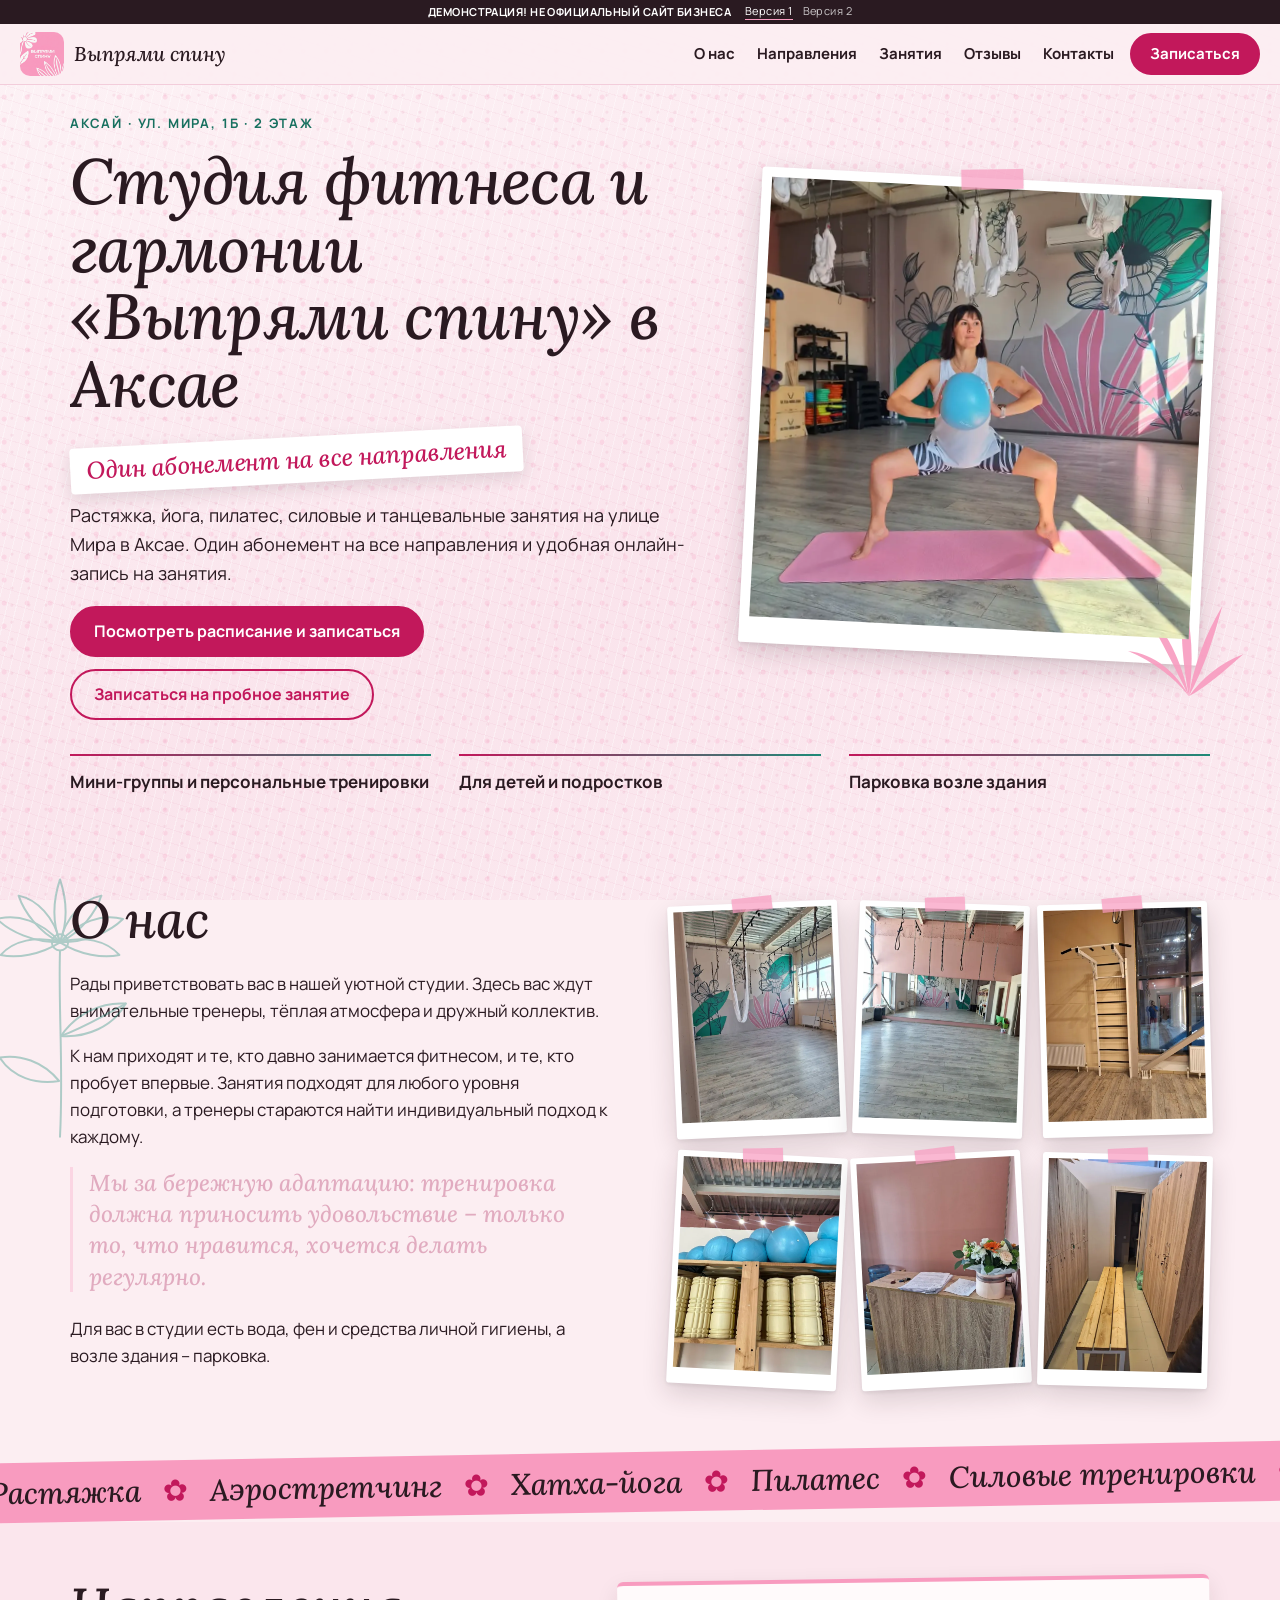
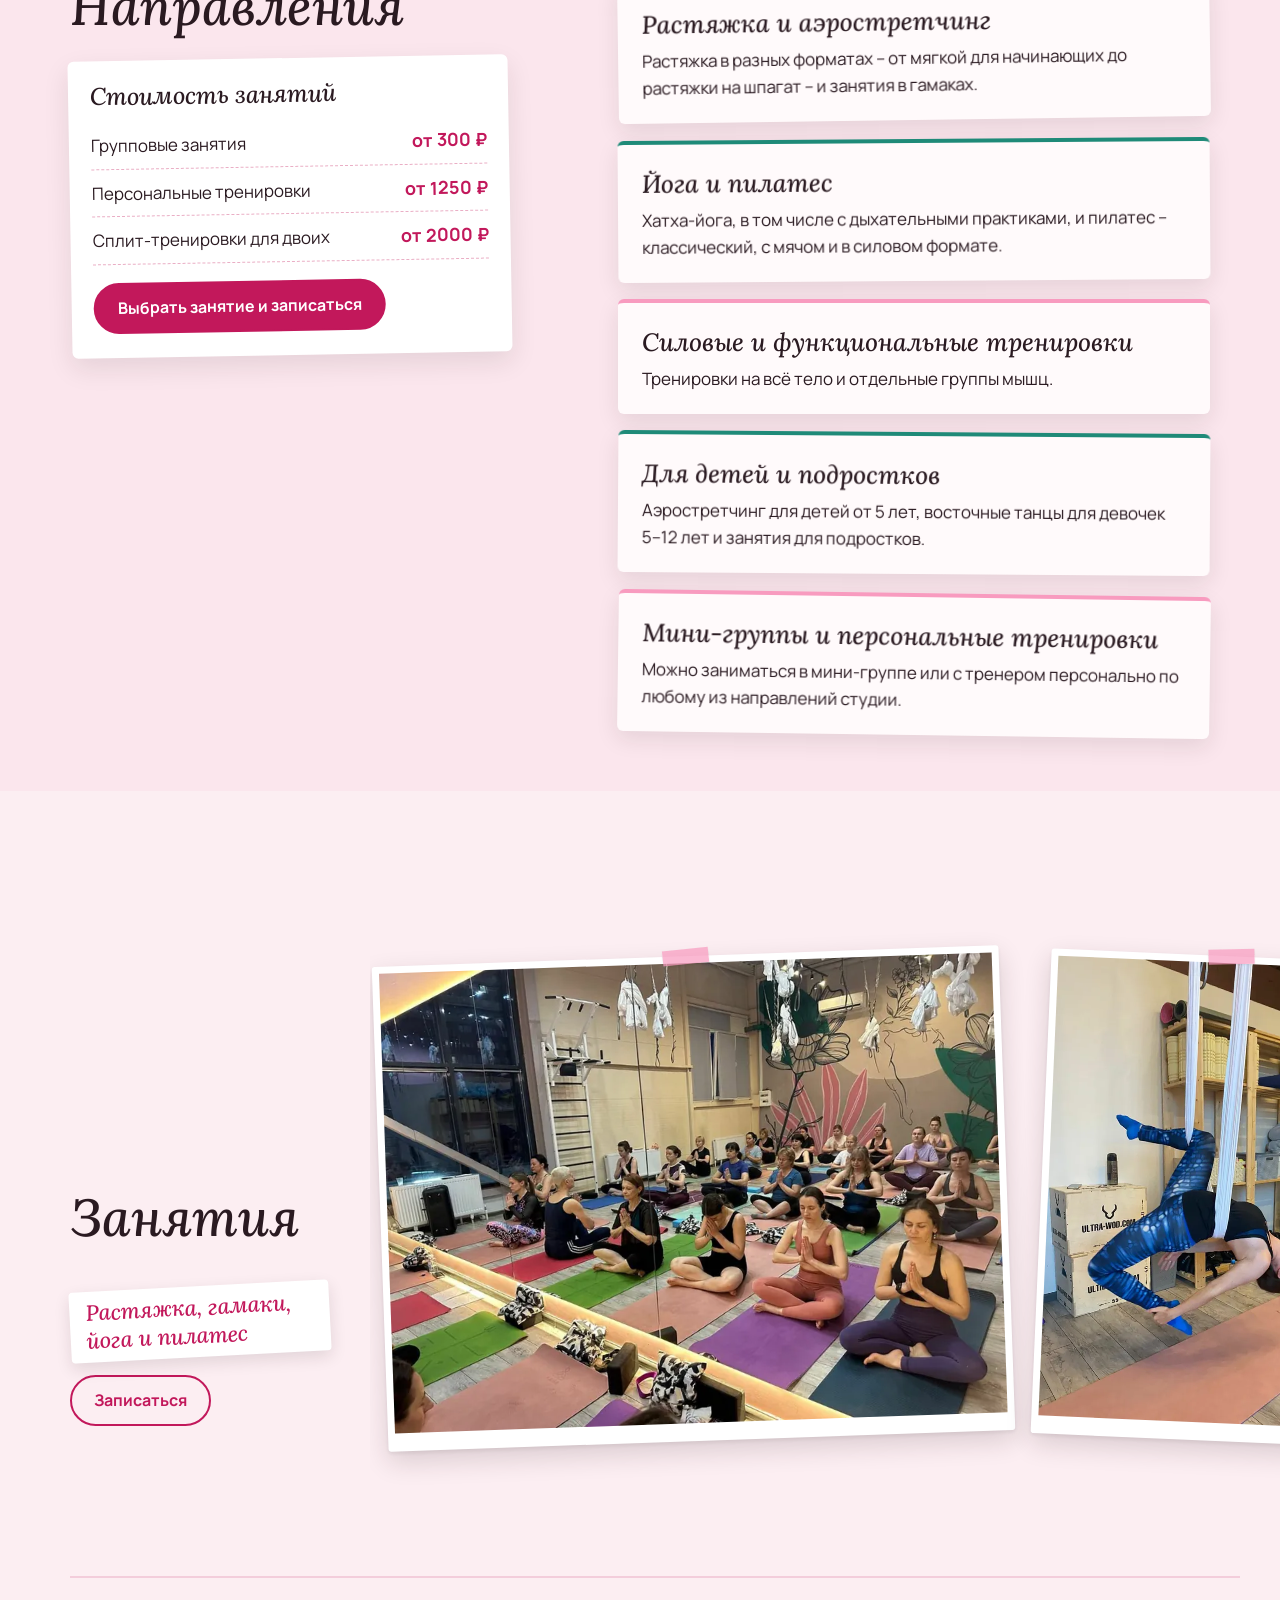
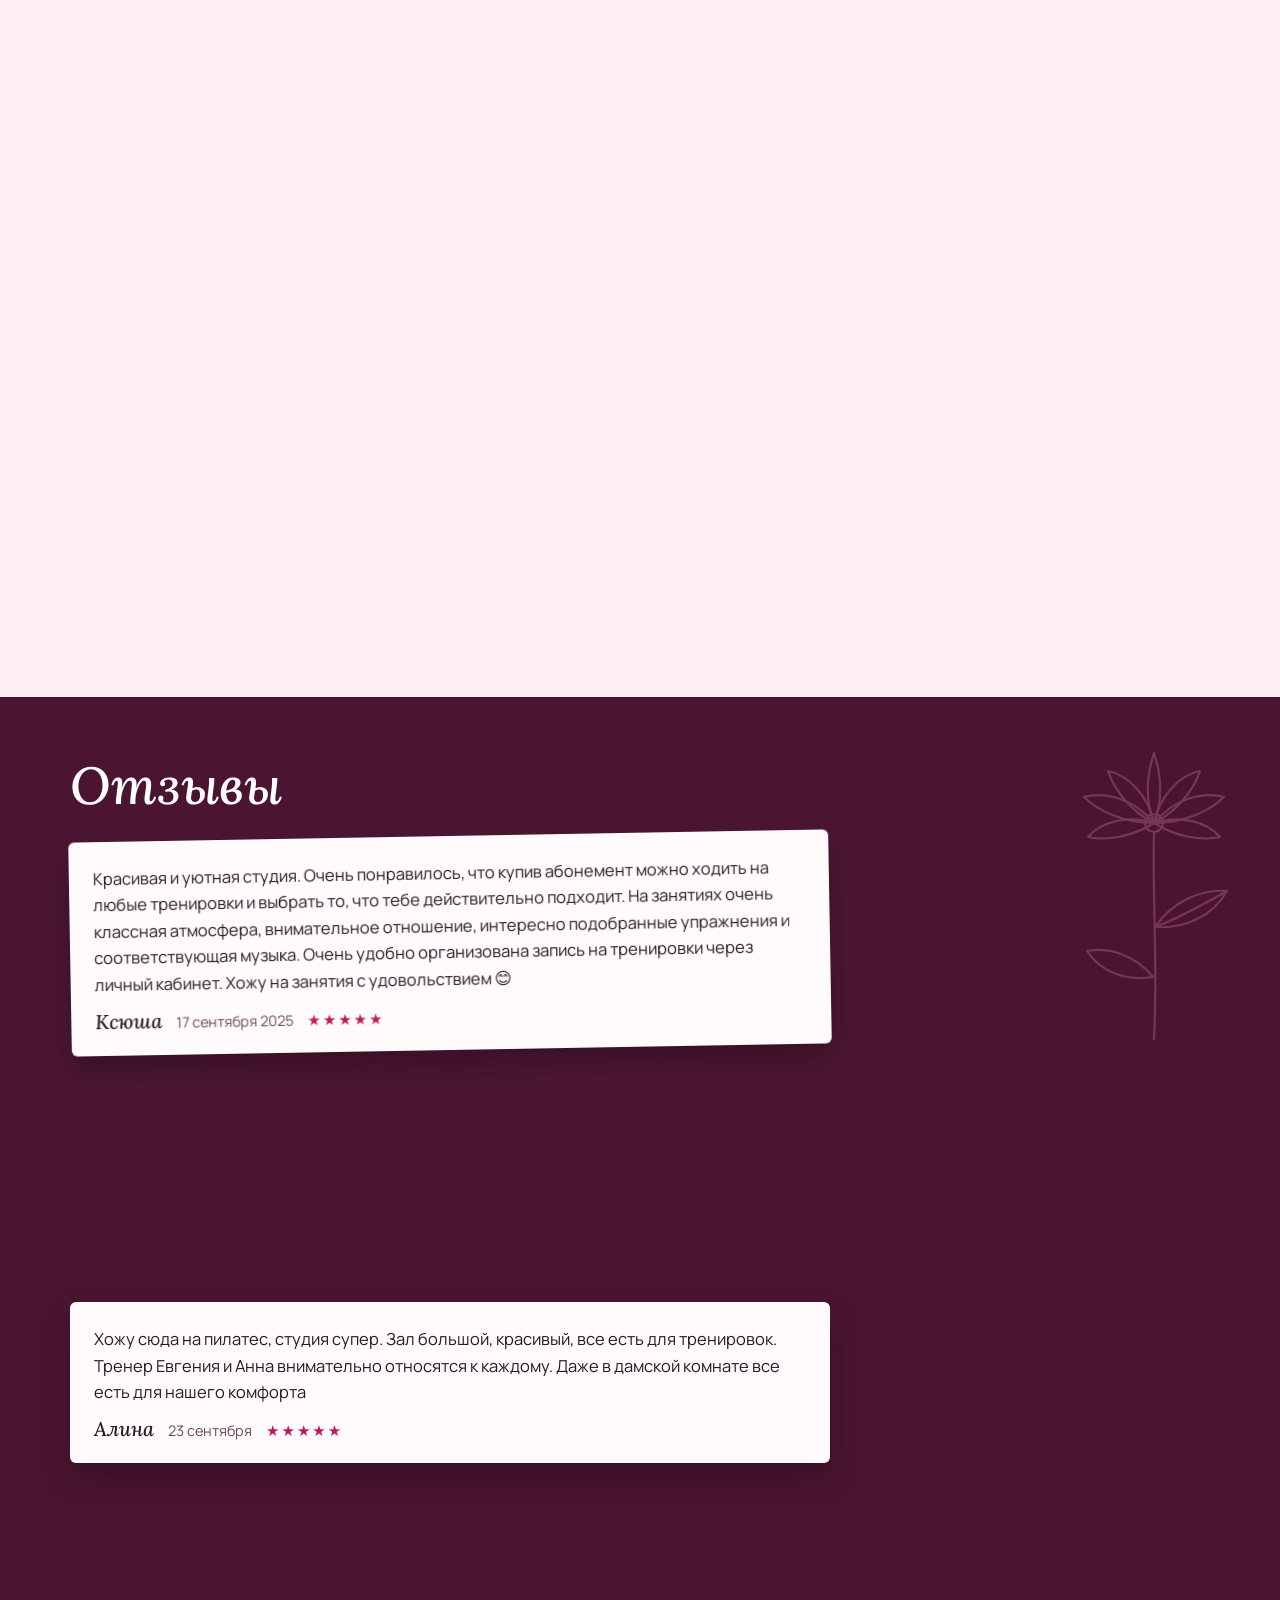
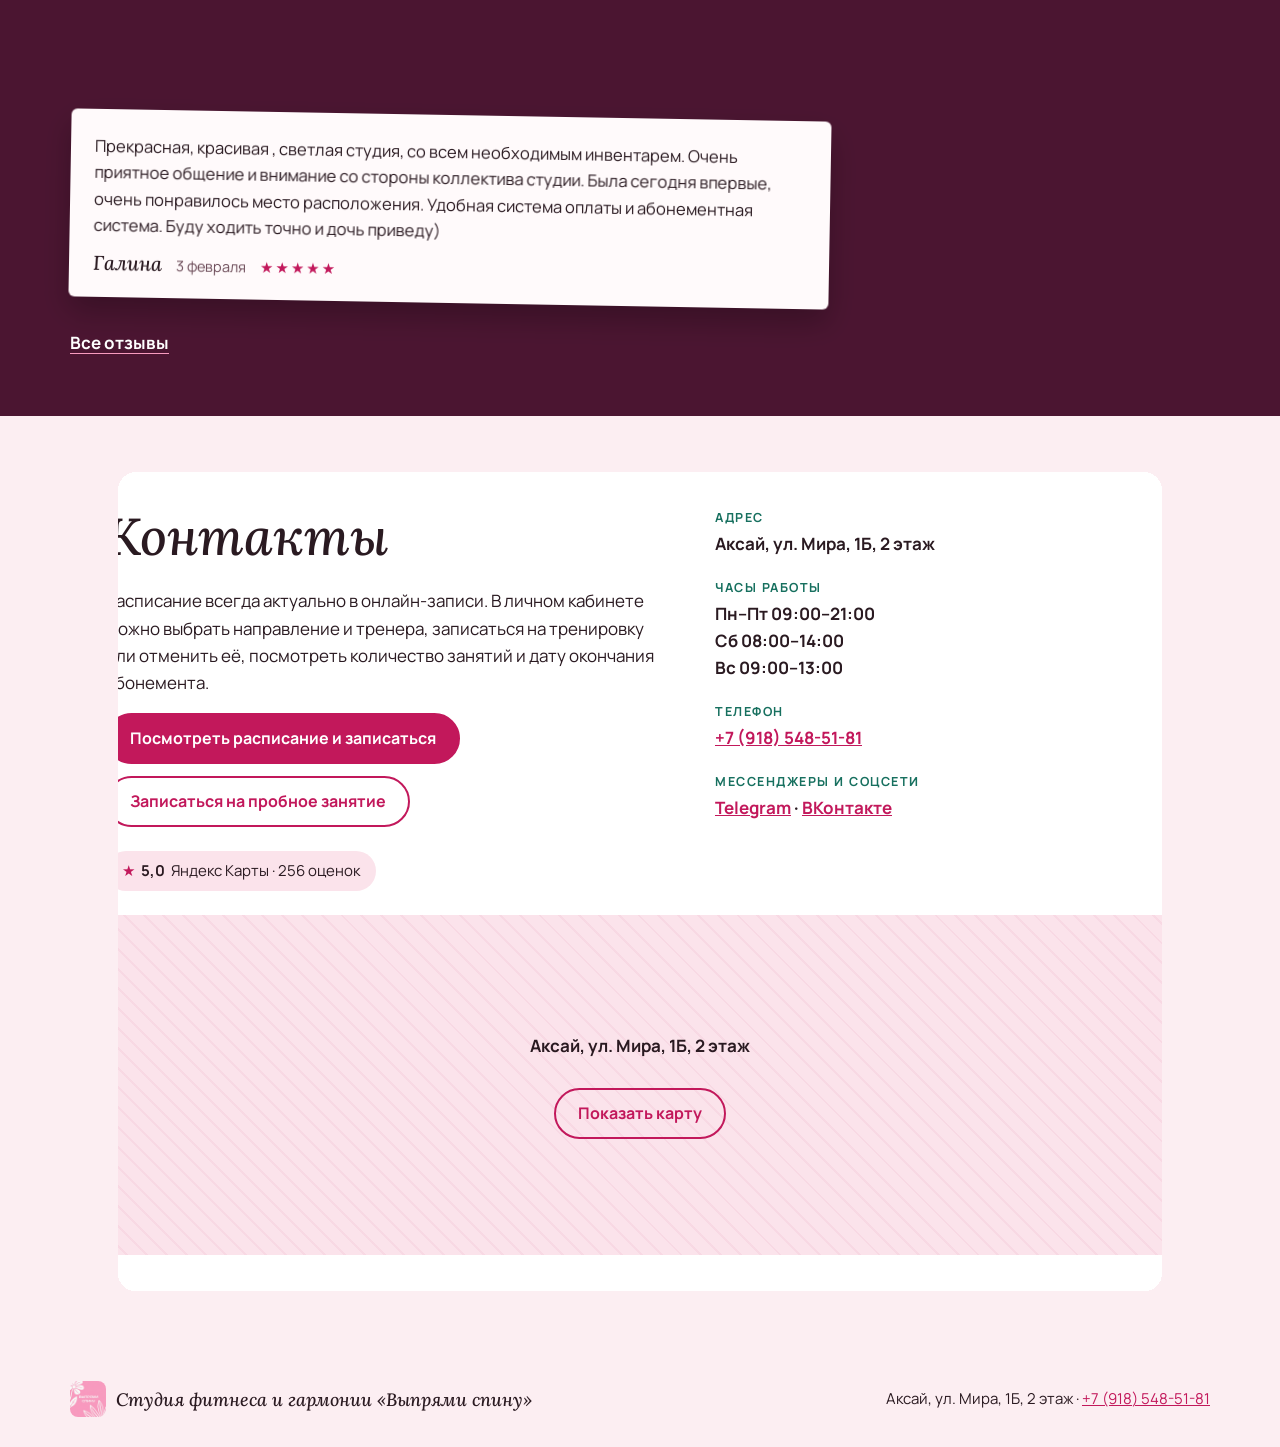
==== index.html @ f9750f0b "Demo site" ====
<!doctype html>
<html lang="ru">
<head>
<meta charset="utf-8">
<meta name="viewport" content="width=device-width, initial-scale=1.0">
<meta name="robots" content="noindex, nofollow">
<title>Студия фитнеса и гармонии «Выпрями спину» · Аксай</title>
<meta name="description" content="Студия фитнеса и гармонии «Выпрями спину» в Аксае: растяжка, аэростретчинг, йога, пилатес, силовые и танцевальные занятия. Один абонемент на все направления.">
<meta name="theme-color" content="#f89bbf">
<link rel="icon" sizes="any" href="logos/favicon.ico">
<link rel="icon" type="image/png" sizes="32x32" href="logos/favicon-32x32.png">
<link rel="apple-touch-icon" sizes="180x180" href="logos/apple-touch-icon.png">
<link rel="preload" href="fonts/manrope-400.woff2" as="font" type="font/woff2" crossorigin>
<link rel="preload" href="fonts/lora-i500.woff2" as="font" type="font/woff2" crossorigin>
<link rel="stylesheet" href="css/fonts.css">
<link rel="stylesheet" href="css/styles.css">
<script>(function(d){if(matchMedia('(prefers-reduced-motion: no-preference)').matches){d.classList.add('m-on');setTimeout(function(){if(!d.classList.contains('m-ready'))d.classList.remove('m-on')},2500)}})(document.documentElement)</script>
</head>
<body>
<svg width="0" height="0" style="position:absolute" aria-hidden="true" focusable="false">
  <symbol id="flw" viewBox="0 0 200 320">
    <g fill="none" stroke="currentColor" stroke-width="2.2" stroke-linecap="round" stroke-linejoin="round">
      <path d="M100 96c-10-26-6-52 0-70 6 18 10 44 0 70z"/>
      <path d="M100 96c-24-12-40-34-46-52 20 4 40 24 46 52z"/>
      <path d="M100 96c24-12 40-34 46-52-20 4-40 24-46 52z"/>
      <path d="M100 96c-30 0-56-12-70-26 22-6 50 2 70 26z"/>
      <path d="M100 96c30 0 56-12 70-26-22-6-50 2-70 26z"/>
      <path d="M100 96c-22 14-48 18-66 14 14-16 40-22 66-14z"/>
      <path d="M100 96c22 14 48 18 66 14-14-16-40-22-66-14z"/>
      <circle cx="100" cy="96" r="9"/>
      <path d="M100 106c-2 60 4 130 0 206"/>
      <path d="M101 200c18-26 46-38 72-36-14 26-44 38-72 36z"/>
      <path d="M101 200c22-8 44-20 72-36"/>
      <path d="M99 250c-18-22-44-30-66-26 14 22 40 30 66 26z"/>
    </g>
  </symbol>
  <symbol id="fan" viewBox="0 0 220 200">
    <g fill="currentColor">
      <path d="M110 196C92 150 70 92 40 30c40 40 62 100 70 166z"/>
      <path d="M110 196c-6-56-6-120 4-190 14 66 10 130-4 190z"/>
      <path d="M110 196c12-50 38-108 76-160-22 58-44 112-76 160z"/>
      <path d="M110 196C86 160 52 128 6 104c48 10 84 46 104 92z"/>
      <path d="M110 196c26-30 62-56 106-68-38 28-70 52-106 68z"/>
    </g>
  </symbol>
</svg>
<div class="board" aria-hidden="true"></div>
<div class="spot" aria-hidden="true"></div>

<div class="top" id="top-fixed">
  <div class="demo">
    <p class="demo__t">ДЕМОНСТРАЦИЯ! НЕ ОФИЦИАЛЬНЫЙ САЙТ БИЗНЕСА</p>
    <nav class="demo__sw" aria-label="Версии сайта"><a href="./" aria-current="page">Версия 1</a><a href="v2/">Версия 2</a></nav>
  </div>
  <header class="hd">
    <a class="hd__sign" href="#top" aria-label="Выпрями спину, в начало страницы">
      <img src="logos/logo.png" width="44" height="44" alt="">
      <span class="hd__name">Выпрями спину</span>
    </a>
    <nav class="hd__nav" id="menu" aria-label="Разделы">
      <a href="#about">О нас</a>
      <a href="#dir">Направления</a>
      <a href="#classes">Занятия</a>
      <a href="#reviews">Отзывы</a>
      <a href="#contacts">Контакты</a>
    </nav>
    <a class="btn btn--sm hd__book" href="https://an8142.listok.online/wapi" target="_blank" rel="noopener">Записаться</a>
    <button class="hd__burger" type="button" aria-expanded="false" aria-controls="menu" aria-label="Меню"><span></span><span></span><span></span></button>
  </header>
</div>
<div class="top-sp" aria-hidden="true"></div>

<main id="top">
<section class="hero" aria-labelledby="h1">
  <div class="wrap hero__in">
    <div class="hero__txt">
      <p class="brow" data-hero data-rv>Аксай · ул. Мира, 1Б · 2 этаж</p>
      <h1 id="h1" class="h1" data-words data-hero>Студия фитнеса и гармонии «Выпрями спину» в Аксае</h1>
      <p class="note" data-hero data-rv>Один абонемент на все направления</p>
      <p class="lead" data-hero data-rv>Растяжка, йога, пилатес, силовые и танцевальные занятия на улице Мира в Аксае. Один абонемент на все направления и удобная онлайн-запись на занятия.</p>
      <div class="cta">
        <a class="btn" href="https://an8142.listok.online/wapi" target="_blank" rel="noopener">Посмотреть расписание и записаться</a>
        <a class="btn btn--ghost" href="https://an8142.listok.online/wapi" target="_blank" rel="noopener">Записаться на пробное занятие</a>
      </div>
    </div>
    <figure class="pol pol--hero tilt" style="--r:3deg">
      <img src="img/hero-pilates-ball.webp" width="900" height="900" alt="Занятие пилатесом с мячом на розовом коврике в зале студии, на стене роспись с цветами" fetchpriority="high">
      <svg class="orn orn--hero" aria-hidden="true"><use href="#fan"/></svg>
    </figure>
    <ul class="facts" data-rv-g>
      <li data-rv><span class="ln" data-line></span>Мини-группы и персональные тренировки</li>
      <li data-rv><span class="ln" data-line></span>Для детей и подростков</li>
      <li data-rv><span class="ln" data-line></span>Парковка возле здания</li>
    </ul>
  </div>
</section>

<section class="about" id="about" aria-labelledby="about-h">
  <svg class="orn orn--about" aria-hidden="true"><use href="#flw"/></svg>
  <div class="wrap about__in">
    <div class="about__txt">
      <h2 class="h2" id="about-h" data-words>О нас</h2>
      <p data-rv>Рады приветствовать вас в нашей уютной студии. Здесь вас ждут внимательные тренеры, тёплая атмосфера и дружный коллектив.</p>
      <p data-rv>К нам приходят и те, кто давно занимается фитнесом, и те, кто пробует впервые. Занятия подходят для любого уровня подготовки, а тренеры стараются найти индивидуальный подход к каждому.</p>
      <p class="motto" data-glow>Мы за бережную адаптацию: тренировка должна приносить удовольствие – только то, что нравится, хочется делать регулярно.</p>
      <p data-rv>Для вас в студии есть вода, фен и средства личной гигиены, а возле здания – парковка.</p>
    </div>
    <div class="place" data-rv-g>
      <figure class="pol" data-pin style="--r:-2.5deg"><img src="img/hall-mural.webp" width="600" height="800" loading="lazy" alt="Пустой зал с гамаками и росписью: цветы и листья на стене"></figure>
      <figure class="pol" data-pin style="--r:2deg"><img src="img/hall-mirror.webp" width="600" height="800" loading="lazy" alt="Длинный зал с гамаками под потолком и зеркалом"></figure>
      <figure class="pol" data-pin style="--r:-1.5deg"><img src="img/wall-bars.webp" width="600" height="800" loading="lazy" alt="Шведская стенка у окна в зале"></figure>
      <figure class="pol" data-pin style="--r:3deg"><img src="img/props-balls.webp" width="600" height="800" loading="lazy" alt="Полка с мячами и массажными роликами"></figure>
      <figure class="pol" data-pin style="--r:-3deg"><img src="img/reception.webp" width="600" height="800" loading="lazy" alt="Стойка администратора с цветами"></figure>
      <figure class="pol" data-pin style="--r:1.5deg"><img src="img/changing-room.webp" width="600" height="800" loading="lazy" alt="Раздевалка со шкафчиками и скамьёй"></figure>
    </div>
  </div>
</section>

<div class="run" aria-label="Растяжка, аэростретчинг, хатха-йога, пилатес, силовые тренировки, восточные танцы, мини-группы">
  <div class="run__t">
    <span>Растяжка</span><i>✿</i><span>Аэростретчинг</span><i>✿</i><span>Хатха-йога</span><i>✿</i><span>Пилатес</span><i>✿</i><span>Силовые тренировки</span><i>✿</i><span>Восточные танцы</span><i>✿</i><span>Мини-группы</span><i>✿</i>
  </div>
  <div class="run__t" aria-hidden="true">
    <span>Растяжка</span><i>✿</i><span>Аэростретчинг</span><i>✿</i><span>Хатха-йога</span><i>✿</i><span>Пилатес</span><i>✿</i><span>Силовые тренировки</span><i>✿</i><span>Восточные танцы</span><i>✿</i><span>Мини-группы</span><i>✿</i>
  </div>
</div>

<section class="dir" id="dir" aria-labelledby="dir-h">
  <div class="wrap dir__in">
    <div class="dir__head">
      <h2 class="h2" id="dir-h" data-words>Направления</h2>
      <div class="price" data-rv>
        <h3 class="price__h">Стоимость занятий</h3>
        <ul>
          <li><span>Групповые занятия</span><b>от 300 ₽</b></li>
          <li><span>Персональные тренировки</span><b>от 1250 ₽</b></li>
          <li><span>Сплит-тренировки для двоих</span><b>от 2000 ₽</b></li>
        </ul>
        <a class="btn" href="https://an8142.listok.online/wapi" target="_blank" rel="noopener">Выбрать занятие и записаться</a>
      </div>
    </div>
    <div class="stack">
      <article class="card" style="--k:0"><h3>Растяжка и аэростретчинг</h3><p>Растяжка в разных форматах – от мягкой для начинающих до растяжки на шпагат – и занятия в гамаках.</p></article>
      <article class="card" style="--k:1"><h3>Йога и пилатес</h3><p>Хатха-йога, в том числе с дыхательными практиками, и пилатес – классический, с мячом и в силовом формате.</p></article>
      <article class="card" style="--k:2"><h3>Силовые и функциональные тренировки</h3><p>Тренировки на всё тело и отдельные группы мышц.</p></article>
      <article class="card" style="--k:3"><h3>Для детей и подростков</h3><p>Аэростретчинг для детей от 5 лет, восточные танцы для девочек 5–12 лет и занятия для подростков.</p></article>
      <article class="card" style="--k:4"><h3>Мини-группы и персональные тренировки</h3><p>Можно заниматься в мини-группе или с тренером персонально по любому из направлений студии.</p></article>
    </div>
  </div>
</section>

<section class="gal" id="classes" aria-labelledby="gal-h">
  <div class="gal__pin">
    <div class="wrap gal__in">
      <div class="gal__note">
        <h2 class="h2" id="gal-h" data-words>Занятия</h2>
        <p class="note note--sm">Растяжка, гамаки, йога и пилатес</p>
        <a class="btn btn--ghost" href="https://an8142.listok.online/wapi" target="_blank" rel="noopener">Записаться</a>
      </div>
      <div class="gal__view">
        <div class="gal__lane" data-rv-g>
          <figure class="pol" data-pin style="--r:-2deg"><img src="img/class-group-hall.webp" width="800" height="600" loading="lazy" alt="Групповое занятие на ковриках в зале с гамаками"></figure>
          <figure class="pol" data-pin style="--r:2.5deg"><img src="img/aero-blue.webp" width="640" height="853" loading="lazy" alt="Аэростретчинг: упражнение в гамаке над ковриком"></figure>
          <figure class="pol" data-pin style="--r:-3deg"><img src="img/trainer-assist.webp" width="800" height="600" loading="lazy" alt="Тренер помогает ученице на растяжке"></figure>
          <figure class="pol" data-pin style="--r:1.5deg"><img src="img/split-mat.webp" width="640" height="853" loading="lazy" alt="Шпагат на коврике в зале"></figure>
          <figure class="pol" data-pin style="--r:-1.5deg"><img src="img/aero-kid-inversion.webp" width="640" height="789" loading="lazy" alt="Детский аэростретчинг: девочка в перевёрнутой позе в гамаке"></figure>
          <figure class="pol" data-pin style="--r:3deg"><img src="img/backbend-mat.webp" width="800" height="600" loading="lazy" alt="Прогиб на коврике в зале"></figure>
          <figure class="pol" data-pin style="--r:-2.5deg"><img src="img/candle-yoga.webp" width="640" height="960" loading="lazy" alt="Йога при свечах"></figure>
          <figure class="pol" data-pin style="--r:2deg"><img src="img/aero-group.webp" width="640" height="853" loading="lazy" alt="Группа на занятии аэростретчингом"></figure>
          <figure class="pol" data-pin style="--r:-2deg"><img src="img/arm-balance.webp" width="640" height="853" loading="lazy" alt="Баланс на руках на коврике"></figure>
          <figure class="pol" data-pin style="--r:1.5deg"><img src="img/lunge-band.webp" width="640" height="853" loading="lazy" alt="Выпад с резинкой для растяжки"></figure>
        </div>
      </div>
    </div>
    <div class="gal__prog" aria-hidden="true"><span></span></div>
  </div>
</section>

<section class="rev" id="reviews" aria-labelledby="rev-h">
  <svg class="orn orn--rev" aria-hidden="true"><use href="#flw"/></svg>
  <div class="wrap rev__in">
    <h2 class="h2" id="rev-h" data-words>Отзывы</h2>
    <div class="rev__stack">
      <figure class="q" style="--k:0">
        <blockquote>Красивая и уютная студия. Очень понравилось, что купив абонемент можно ходить на любые тренировки и выбрать то, что тебе действительно подходит. На занятиях очень классная атмосфера, внимательное отношение, интересно подобранные упражнения и соответствующая музыка. Очень удобно организована запись на тренировки через личный кабинет. Хожу на занятия с удовольствием 😊</blockquote>
        <footer><b>Ксюша</b><span>17 сентября 2025</span><span class="st" role="img" aria-label="Оценка 5 из 5">★★★★★</span></footer>
      </figure>
      <figure class="q" style="--k:1">
        <blockquote>Хожу сюда на пилатес, студия супер. Зал большой, красивый, все есть для тренировок. Тренер Евгения и Анна внимательно относятся к каждому. Даже в дамской комнате все есть для нашего комфорта</blockquote>
        <footer><b>Алина</b><span>23 сентября</span><span class="st" role="img" aria-label="Оценка 5 из 5">★★★★★</span></footer>
      </figure>
      <figure class="q" style="--k:2">
        <blockquote>Прекрасная, красивая , светлая студия, со всем необходимым инвентарем. Очень приятное общение и внимание со стороны коллектива студии. Была сегодня впервые, очень понравилось место расположения. Удобная система оплаты и абонементная система. Буду ходить точно и дочь приведу)</blockquote>
        <footer><b>Галина</b><span>3 февраля</span><span class="st" role="img" aria-label="Оценка 5 из 5">★★★★★</span></footer>
      </figure>
    </div>
    <p class="rev__all"><a href="https://yandex.ru/maps/org/vypryami_spinu/112066023595/reviews/" target="_blank" rel="noopener">Все отзывы</a></p>
  </div>
</section>

<section class="con" id="contacts" aria-labelledby="con-h">
  <div class="wrap">
    <div class="panel">
      <div class="con__book">
        <h2 class="h2" id="con-h" data-words>Контакты</h2>
        <p data-rv>Расписание всегда актуально в онлайн-записи. В личном кабинете можно выбрать направление и тренера, записаться на тренировку или отменить её, посмотреть количество занятий и дату окончания абонемента.</p>
        <div class="cta" data-rv>
          <a class="btn" href="https://an8142.listok.online/wapi" target="_blank" rel="noopener">Посмотреть расписание и записаться</a>
          <a class="btn btn--ghost" href="https://an8142.listok.online/wapi" target="_blank" rel="noopener">Записаться на пробное занятие</a>
        </div>
      </div>
      <dl class="con__dl" data-rv-g>
        <div data-rv><dt>Адрес</dt><dd>Аксай, ул. Мира, 1Б, 2 этаж</dd></div>
        <div data-rv><dt>Часы работы</dt><dd>Пн–Пт 09:00–21:00<br>Сб 08:00–14:00<br>Вс 09:00–13:00</dd></div>
        <div data-rv><dt>Телефон</dt><dd><a href="tel:+79185485181">+7 (918) 548-51-81</a></dd></div>
        <div data-rv><dt>Мессенджеры и соцсети</dt><dd><a href="https://t.me/+79185485181" target="_blank" rel="noopener">Telegram</a> · <a href="https://vk.ru/public209621171" target="_blank" rel="noopener">ВКонтакте</a></dd></div>
      </dl>
      <p class="badge" data-rv><span class="badge__s" aria-hidden="true">★</span> <b>5,0</b> Яндекс Карты · 256 оценок</p>
      <div class="map" id="map">
        <div class="map__ph">
          <p>Аксай, ул. Мира, 1Б, 2 этаж</p>
          <button class="btn btn--ghost" type="button" data-map="https://yandex.ru/map-widget/v1/?oid=112066023595&amp;ol=biz&amp;z=17">Показать карту</button>
        </div>
      </div>
    </div>
  </div>
</section>
</main>

<footer class="ft">
  <div class="wrap ft__in">
    <p class="ft__name"><img src="logos/logo.png" width="36" height="36" alt="" loading="lazy"><span>Студия фитнеса и гармонии «Выпрями спину»</span></p>
    <p>Аксай, ул. Мира, 1Б, 2 этаж · <a href="tel:+79185485181">+7 (918) 548-51-81</a></p>
  </div>
</footer>
<script src="js/motion.js" defer></script>
</body>
</html>
---- css/fonts.css ----
@font-face{font-family:"Lora";font-style:italic;font-weight:500;font-display:swap;src:url(../fonts/lora-i500.woff2) format("woff2")}
@font-face{font-family:"Manrope";font-style:normal;font-weight:400;font-display:swap;src:url(../fonts/manrope-400.woff2) format("woff2")}
@font-face{font-family:"Manrope";font-style:normal;font-weight:700;font-display:swap;src:url(../fonts/manrope-700.woff2) format("woff2")}
---- css/styles.css ----
:root{--paper:#fceef2;--paper2:#fbe3eb;--pink:#f89bbf;--deep:#c2185b;--deep2:#a3134c;--ink:#2a1a21;--mute:#6b4a57;--teal:#1f8a78;--teal-t:#17705f;--berry:#4b1531;--card:#fffafb;
--ease:cubic-bezier(.16,1,.3,1);--pop:cubic-bezier(.34,1.56,.64,1);--top-h:112px;--wrap:1180px}
*,*::before,*::after{box-sizing:border-box}
html,body{overflow-x:clip}
html{scroll-behavior:smooth;-webkit-text-size-adjust:100%}
@media (prefers-reduced-motion:reduce){html{scroll-behavior:auto}}
body{margin:0;font:400 17px/1.6 Manrope,system-ui,sans-serif;color:var(--ink);background:var(--paper)}
img{display:block;max-width:100%;height:auto}
a{color:var(--deep)}
a:focus-visible,button:focus-visible{outline:3px solid var(--teal);outline-offset:3px;border-radius:4px}
h1,h2,h3{margin:0;font-weight:700;line-height:1.15}
p{margin:0 0 1em}
.wrap{max-width:var(--wrap);margin:0 auto;padding:0 20px}
section{scroll-margin-top:var(--top-h)}
/* board */
.board{position:fixed;inset:0;height:100lvh;z-index:-2;background:
 radial-gradient(circle at 18% 22%,rgba(248,155,191,.22) 0 2px,transparent 3px) 0 0/23px 23px,
 radial-gradient(circle at 70% 60%,rgba(194,24,91,.07) 0 1px,transparent 2px) 0 0/17px 17px,
 repeating-linear-gradient(104deg,rgba(255,255,255,.35) 0 1px,transparent 1px 9px),
 repeating-linear-gradient(17deg,rgba(194,24,91,.035) 0 1px,transparent 1px 13px),
 linear-gradient(160deg,#fdf3f6,#fae4ec 60%,#fbeaf0)}
.spot{position:fixed;left:0;top:0;width:520px;height:520px;margin:-260px 0 0 -260px;border-radius:50%;pointer-events:none;z-index:-1;opacity:0;background:radial-gradient(closest-side,rgba(255,255,255,.55),transparent);transition:opacity .6s}
.spot.on{opacity:1}
/* top: strip + header */
.top{position:fixed;left:0;right:0;top:0;z-index:50}
.top-sp{height:var(--top-h)}
.demo{display:flex;flex-wrap:wrap;align-items:center;justify-content:center;gap:2px 14px;padding:4px 10px;background:var(--ink);color:#fff;font-size:11px;line-height:1.35;letter-spacing:.04em;text-align:center}
.demo__t{margin:0;font-weight:700}
.demo__sw{display:flex;gap:10px}
.demo__sw a{color:#fff;opacity:.75;text-decoration:none;border-bottom:1px solid transparent}
.demo__sw a[aria-current]{opacity:1;border-color:var(--pink)}
.hd{display:flex;align-items:center;gap:16px;padding:8px 20px;background:rgba(252,238,242,.96);border-bottom:1px solid rgba(194,24,91,.15);max-width:none}
.hd__sign{display:flex;align-items:center;gap:10px;text-decoration:none;color:var(--ink);margin-right:auto}
.hd__sign img{width:44px;height:44px;border-radius:10px}
.hd__name{font:500 italic 20px/1 Lora,serif;white-space:nowrap}
.hd__nav{display:flex;gap:22px}
.hd__nav a{color:var(--ink);text-decoration:none;font-weight:700;font-size:15px}
.hd__nav a:hover{color:var(--deep)}
.hd__burger{display:none;width:44px;height:44px;border:0;background:transparent;padding:10px;cursor:pointer;flex-direction:column;justify-content:space-between}
.hd__burger span{display:block;height:2px;background:var(--ink);border-radius:2px}
@media (max-width:999px){
 .hd{gap:10px;padding:8px 14px}
 .hd__burger{display:flex;height:40px;padding:11px 9px}
 .hd__nav{position:absolute;left:0;right:0;top:100%;flex-direction:column;gap:0;background:var(--paper);border-bottom:1px solid rgba(194,24,91,.2);box-shadow:0 12px 24px rgba(42,26,33,.12);visibility:hidden;opacity:0;transform:translateY(-8px);transition:opacity .25s,transform .25s,visibility 0s .25s}
 .hd__nav.open{visibility:visible;opacity:1;transform:none;transition:opacity .25s,transform .25s}
 .hd__nav a{padding:14px 20px;border-top:1px solid rgba(194,24,91,.1)}
}
@media (max-width:420px){.hd__name{font-size:17px}.hd__sign img{width:38px;height:38px}.btn--sm{padding:9px 12px!important;font-size:14px!important}}
@media (max-width:359px){.hd__name{display:none}}
/* buttons */
.btn{display:inline-flex;align-items:center;justify-content:center;text-align:center;gap:8px;padding:14px 22px;border-radius:999px;background:var(--deep);color:#fff;font-weight:700;font-size:16px;line-height:1.2;text-decoration:none;border:2px solid var(--deep);cursor:pointer;font-family:inherit;transition:background .2s,transform .2s}
.btn:hover{background:var(--deep2);border-color:var(--deep2)}
.btn--ghost{background:transparent;color:var(--deep)}
.btn--ghost:hover{background:#fff;color:var(--deep2)}
.btn--sm{padding:10px 18px;font-size:15px}
.cta{display:flex;flex-wrap:wrap;gap:12px}
/* type */
.h1{font:500 italic clamp(34px,5.2vw,64px)/1.06 Lora,serif;letter-spacing:-.01em}
.h2{font:500 italic clamp(32px,4.2vw,52px)/1.1 Lora,serif;margin-bottom:22px}
.w{display:inline-block;overflow:clip;padding-bottom:.12em;margin-bottom:-.12em;vertical-align:top}
.wi{display:inline-block}
.brow{font-size:13px;font-weight:700;letter-spacing:.14em;text-transform:uppercase;color:var(--teal-t);margin-bottom:14px}
.note{font:500 italic 24px/1.25 Lora,serif;color:var(--deep);display:inline-block;rotate:-3deg;background:#fff;padding:8px 16px;border-radius:4px;box-shadow:0 6px 16px rgba(42,26,33,.12);margin:18px 0 18px}
.note--sm{font-size:22px}
.lead{font-size:18px;max-width:36em}
/* polaroid */
.pol{margin:0;background:#fff;padding:10px 10px 26px;border-radius:3px;box-shadow:0 10px 26px rgba(42,26,33,.16),0 2px 4px rgba(42,26,33,.08);rotate:var(--r,0deg);position:relative}
.pol img{width:100%}
.pol::before{content:"";position:absolute;top:-9px;left:50%;width:62px;height:20px;margin-left:-31px;background:rgba(248,155,191,.7);rotate:-4deg;box-shadow:0 1px 2px rgba(0,0,0,.08)}
/* hero */
.hero{padding:28px 0 40px}
.hero__in{display:grid;grid-template-columns:1.15fr .85fr;gap:28px 56px;align-items:center}
.pol--hero{max-width:460px;justify-self:center;transition:transform .5s var(--ease)}
.pol--hero img{aspect-ratio:1/1;object-fit:cover}
.orn{position:absolute;pointer-events:none}
.orn--hero{width:120px;height:110px;right:-46px;bottom:-34px;color:var(--pink);opacity:.9;rotate:-8deg;z-index:-1}
.facts{grid-column:1/-1;list-style:none;margin:6px 0 0;padding:0;display:grid;grid-template-columns:repeat(3,1fr);gap:18px 28px;font-weight:700}
.facts li{position:relative;padding-top:14px}
.ln{position:absolute;left:0;top:0;height:2px;width:100%;background:linear-gradient(90deg,var(--deep),var(--teal));transform-origin:left}
@media (max-width:899px){
 .hero{padding:18px 0 30px}
 .hero__in{grid-template-columns:1fr;gap:20px}
 .pol--hero{max-width:340px;width:86%}
 .facts{grid-template-columns:1fr;gap:12px}
 .lead{font-size:16.5px}
 .note{font-size:22px;margin:12px 0 12px}
}
@media (max-width:420px){.hero .cta .btn{width:100%}.brow{font-size:12px;letter-spacing:.1em}}
/* about */
.about{position:relative;padding:56px 0}
.about__in{display:grid;grid-template-columns:1fr 1fr;gap:40px 64px;align-items:start}
.orn--about{width:180px;height:290px;left:-30px;top:20px;color:var(--teal);opacity:.35;transform-origin:bottom}
.motto{font:500 italic 23px/1.35 Lora,serif;color:var(--deep2);border-left:3px solid var(--pink);padding-left:16px}
.place{display:grid;grid-template-columns:repeat(3,1fr);gap:18px 14px;padding-top:12px}
.place .pol{padding:6px 6px 16px}
.place .pol::before{width:40px;margin-left:-20px;height:14px;top:-6px}
.place img{aspect-ratio:3/4;object-fit:cover}
@media (max-width:899px){.about{padding:36px 0}.about__in{grid-template-columns:1fr;gap:18px}.motto{font-size:20px}.place{gap:14px 10px}}
/* run line */
.run{display:flex;overflow:clip;white-space:nowrap;background:var(--pink);color:var(--ink);padding:12px 0;font:500 italic clamp(20px,3vw,30px)/1.2 Lora,serif;rotate:-1deg;margin:10px -10px}
.run__t{display:flex;flex-shrink:0;gap:22px;padding-right:22px;animation:run 34s linear infinite}
.run i{font-style:normal;color:var(--deep)}
@keyframes run{to{transform:translateX(-100%)}}
@media (prefers-reduced-motion:reduce){.run__t{animation:none}}
/* directions */
.dir{padding:56px 0;background:rgba(251,227,235,.75);transition:background .9s}
.dir__in{display:grid;grid-template-columns:.9fr 1.1fr;gap:32px 64px;align-items:start}
.dir__head{position:sticky;top:calc(var(--top-h) + 24px)}
.price{background:#fff;padding:22px 22px 24px;border-radius:6px;box-shadow:0 10px 26px rgba(42,26,33,.1);rotate:-1deg;max-width:440px}
.price__h{font:500 italic 24px/1.2 Lora,serif;margin-bottom:10px}
.price ul{list-style:none;margin:0 0 18px;padding:0}
.price li{display:flex;justify-content:space-between;align-items:baseline;gap:12px;padding:9px 0;border-bottom:1px dashed rgba(194,24,91,.35)}
.price b{color:var(--deep);white-space:nowrap;font-size:18px}
.stack{display:grid;gap:18px}
.card{background:var(--card);border-radius:6px;padding:24px 24px 22px;box-shadow:0 8px 22px rgba(42,26,33,.1);border-top:4px solid var(--pink);rotate:calc((var(--k) - 2) * .4deg)}
.card:nth-child(even){border-top-color:var(--teal)}
.card h3{font:500 italic 25px/1.2 Lora,serif;margin-bottom:8px}
.card p{margin:0}
@media (min-width:900px){html.m-on .card{position:sticky;top:calc(var(--top-h) + 30px + var(--k) * 16px)}}
@media (max-width:899px){.dir{padding:36px 0}.dir__in{grid-template-columns:1fr;gap:18px}.dir__head{position:static}.stack{gap:12px}.card{padding:16px 18px}.card h3{font-size:21px}.price{padding:16px 18px 18px}}
/* gallery */
.gal{padding:56px 0 40px;position:relative}
.gal__in{display:grid;grid-template-columns:260px 1fr;gap:28px 40px;align-items:start}
.gal__note{position:sticky;top:calc(var(--top-h) + 24px)}
.gal__lane{columns:4 200px;column-gap:22px}
.gal__lane .pol{break-inside:avoid;margin:0 0 26px;padding:7px 7px 18px}
.gal__lane .pol::before{width:46px;margin-left:-23px;height:15px;top:-7px}
.gal__prog{display:none}
@media (max-width:899px){.gal{padding:36px 0 20px}.gal__in{grid-template-columns:1fr;gap:6px}.gal__note{position:sticky;top:calc(var(--top-h) + 6px);z-index:3;display:flex;flex-wrap:wrap;align-items:center;gap:6px 12px;background:rgba(252,238,242,.95);padding:6px 0 8px;margin:0 -4px;max-height:none}
 .gal__note .h2{margin:0 8px 0 0;font-size:30px}.gal__note .note{margin:0;font-size:18px;padding:4px 10px}.gal__note .btn{display:none}
 .gal__lane{columns:2;column-gap:14px}.gal__lane .pol{margin-bottom:16px;padding:5px 5px 12px}}
/* lane mode (>=900, motion on) */
@media (min-width:900px){
 html.lane-on .gal{padding:0}
 html.lane-on .gal__pin{position:sticky;top:var(--top-h);height:calc(100svh - var(--top-h));display:flex;flex-direction:column;justify-content:center;overflow:clip}
 html.lane-on .gal__in{max-width:none;padding-left:max(20px,calc((100vw - var(--wrap))/2 + 20px));padding-right:0;grid-template-columns:260px 1fr;align-items:center}
 html.lane-on .gal__note{position:static}
 html.lane-on .gal__view{overflow:clip;min-width:0;padding:16px 0}
 html.lane-on .gal__note{position:relative;z-index:2}
 html.lane-on .gal__lane{columns:auto;display:flex;gap:34px;align-items:center;width:max-content;padding:30px 60px 30px 10px;will-change:transform}
 html.lane-on .gal__lane .pol{margin:0;flex:none}
 html.lane-on .gal__lane .pol img{height:min(52svh,460px);width:auto}
 html.lane-on .gal__prog{display:block;position:absolute;left:max(20px,calc((100vw - var(--wrap))/2 + 20px));right:40px;bottom:28px;height:2px;background:rgba(194,24,91,.15)}
 html.lane-on .gal__prog span{display:block;height:100%;background:var(--deep);transform-origin:left;transform:scaleX(var(--p,0))}
}
/* reviews (dark) */
.rev{position:relative;padding:60px 0;background:var(--berry);color:#fff;overflow:clip}
.rev .h2{color:#fff}
.orn--rev{width:200px;height:320px;right:2%;top:30px;color:var(--pink);opacity:.25}
.rev__stack{display:grid;gap:20px;max-width:760px}
.q{background:#fffafb;color:var(--ink);border-radius:6px;padding:24px 24px 20px;box-shadow:0 14px 30px rgba(0,0,0,.25);rotate:calc((var(--k) - 1) * 1deg);margin:0}
.q blockquote{margin:0 0 12px;font-size:16.5px}
.q footer{display:flex;flex-wrap:wrap;gap:4px 14px;align-items:baseline;font-size:14.5px;color:var(--mute)}
.q footer b{font:500 italic 20px/1.2 Lora,serif;color:var(--ink)}
.q .st{color:var(--deep);letter-spacing:2px;font-size:15px}
html.m-on .rev__stack{gap:0}
html.m-on .q{position:sticky;top:calc(var(--top-h) + 24px);margin-bottom:28vh}
html.m-on .q:last-child{margin-bottom:0}
.rev__all{margin:26px 0 0}
.rev__all a{color:#fff;font-weight:700;text-underline-offset:4px;text-decoration-color:var(--pink)}
@media (max-width:899px){.rev{padding:40px 0}.q{padding:18px 18px 16px}.q blockquote{font-size:15.5px}html.m-on .q{margin-bottom:16vh}}
/* contacts */
.con{padding:56px 0 64px}
.panel{--fx:0px;clip-path:inset(0 var(--fx) round 18px);background:#fff;border-radius:18px;padding:36px;display:grid;grid-template-columns:1.1fr .9fr;gap:24px 48px;box-shadow:0 18px 40px rgba(42,26,33,.12)}
.con__book .cta{margin-top:6px}
.con__dl{margin:0;display:grid;gap:14px}
.con__dl dt{font-size:12.5px;font-weight:700;text-transform:uppercase;letter-spacing:.12em;color:var(--teal-t)}
.con__dl dd{margin:2px 0 0;font-weight:700}
.badge{grid-column:1/-1;margin:0;display:inline-flex;align-items:center;gap:6px;justify-self:start;background:var(--paper2);padding:8px 16px;border-radius:999px;font-size:15px}
.badge__s{color:var(--deep)}
.map{grid-column:1/-1;height:340px;border-radius:12px;overflow:clip;background:var(--paper2);position:relative}
.map__ph{position:absolute;inset:0;display:flex;flex-direction:column;align-items:center;justify-content:center;gap:12px;text-align:center;padding:20px;background:
 repeating-linear-gradient(45deg,rgba(194,24,91,.05) 0 2px,transparent 2px 14px),var(--paper2);font-weight:700}
.map iframe{width:100%;height:100%;border:0;display:block}
@media (max-width:899px){.con{padding:36px 0 40px}.panel{grid-template-columns:1fr;padding:22px 18px;gap:18px}.map{height:280px}.con__book .cta .btn{width:100%}}
/* footer */
.ft{padding:26px 0 30px;font-size:15px}
.ft__in{display:flex;flex-wrap:wrap;justify-content:space-between;gap:10px 24px;align-items:center}
.ft p{margin:0}
.ft__name{display:flex;align-items:center;gap:10px;font:500 italic 18px/1.3 Lora,serif}
.ft__name img{border-radius:8px}
/* motion: hidden "before" states only under m-on */
html.m-on [data-rv]:not(.in){opacity:0;translate:0 40px}
html.m-on [data-rv]{transition:opacity 1s var(--ease),translate 1s var(--ease);transition-delay:calc(var(--i,0) * 70ms)}
html.m-on [data-words] .wi{translate:0 110%;transition:translate 1s var(--ease);transition-delay:calc(var(--k) * 70ms)}
html.m-on h2[data-words] .wi{transition-duration:.9s;transition-delay:calc(var(--k) * 60ms)}
html.m-on [data-words].in .wi{translate:0 0}
html.m-on [data-pin]:not(.in){opacity:0;translate:0 30px;rotate:0deg}
html.m-on [data-pin]{transition:opacity .6s var(--ease),translate .9s var(--pop),rotate .9s var(--pop);transition-delay:calc(var(--i,0) * 80ms)}
html.m-on [data-line]:not(.in){transform:scaleX(0)}
html.m-on [data-line]{transition:transform 1.2s var(--ease)}
html.m-on .orn--about:not(.in),html.m-on .orn--rev:not(.in){transform:scaleY(0)}
html.m-on .orn--about,html.m-on .orn--rev{transition:transform 1.3s var(--ease);transform-origin:bottom}
@media (max-width:359px){.demo{font-size:9.5px;letter-spacing:.01em;padding:3px 6px;gap:0 8px}}
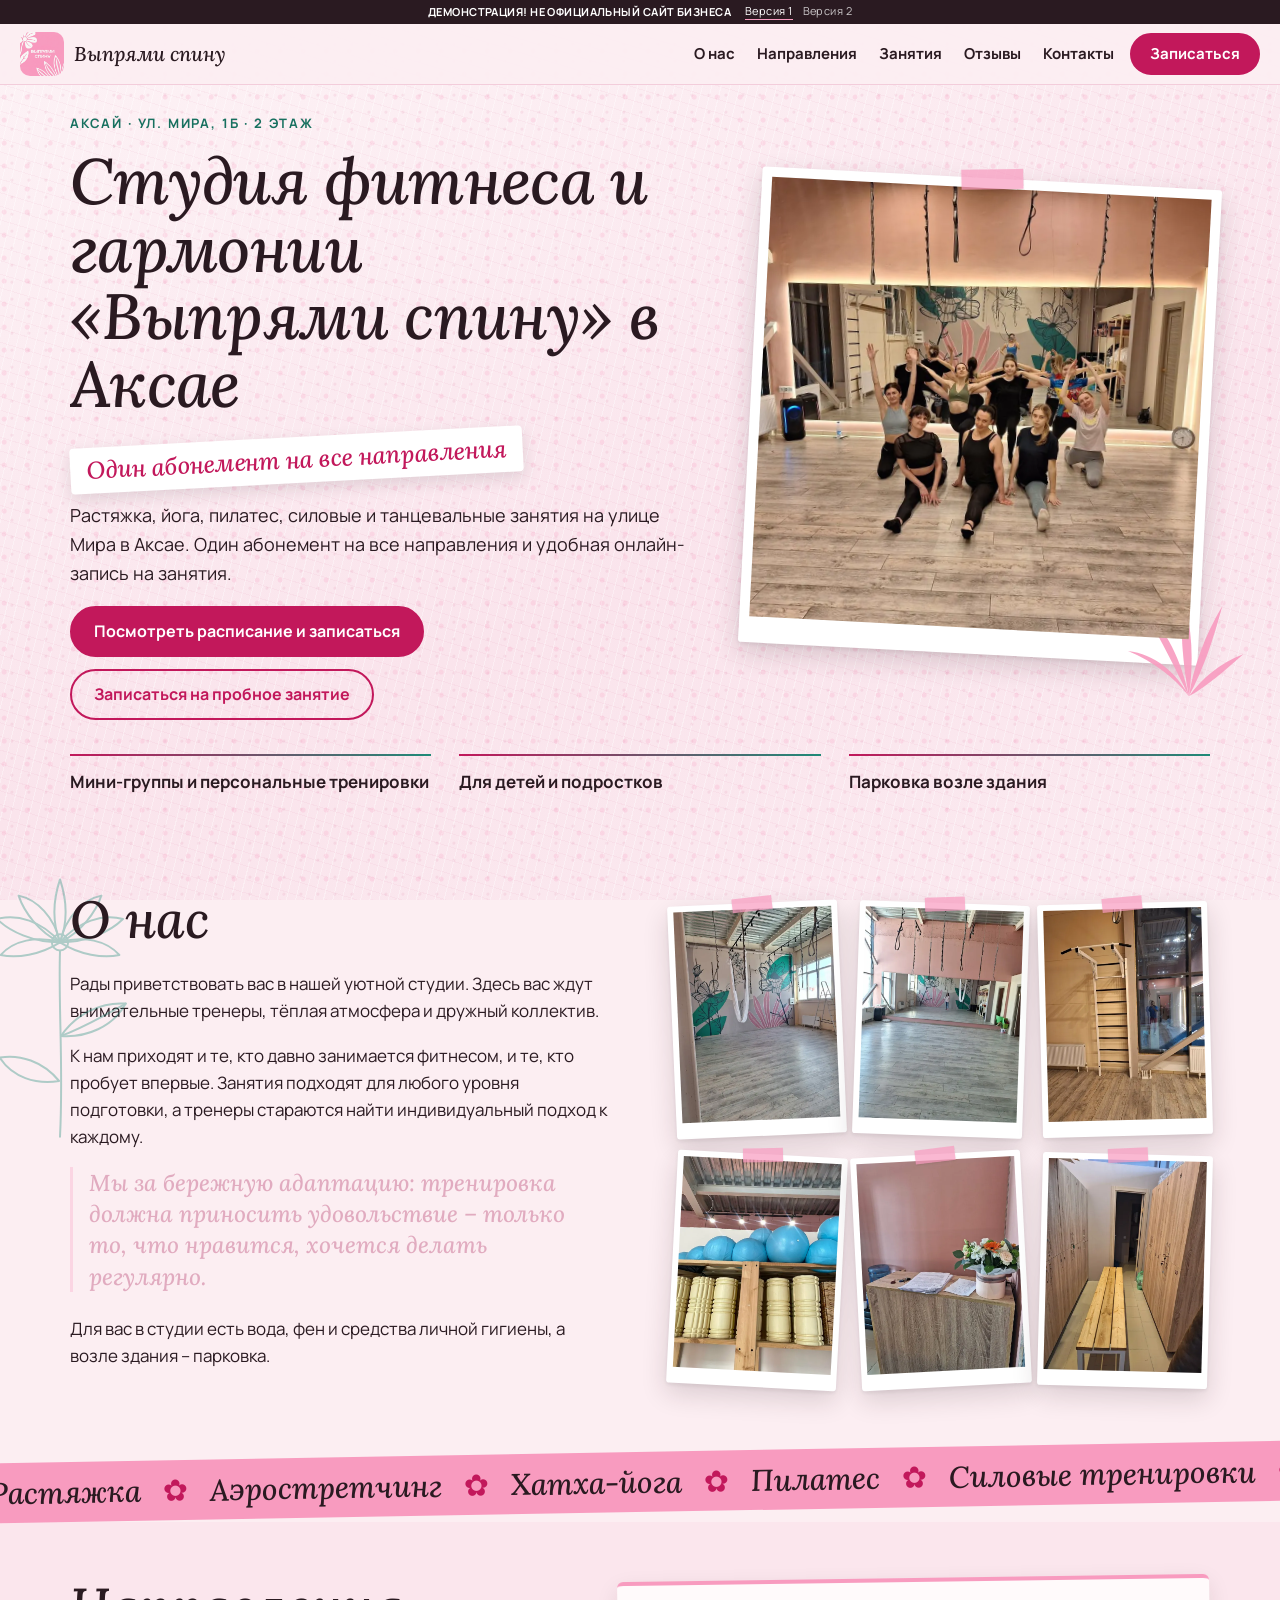
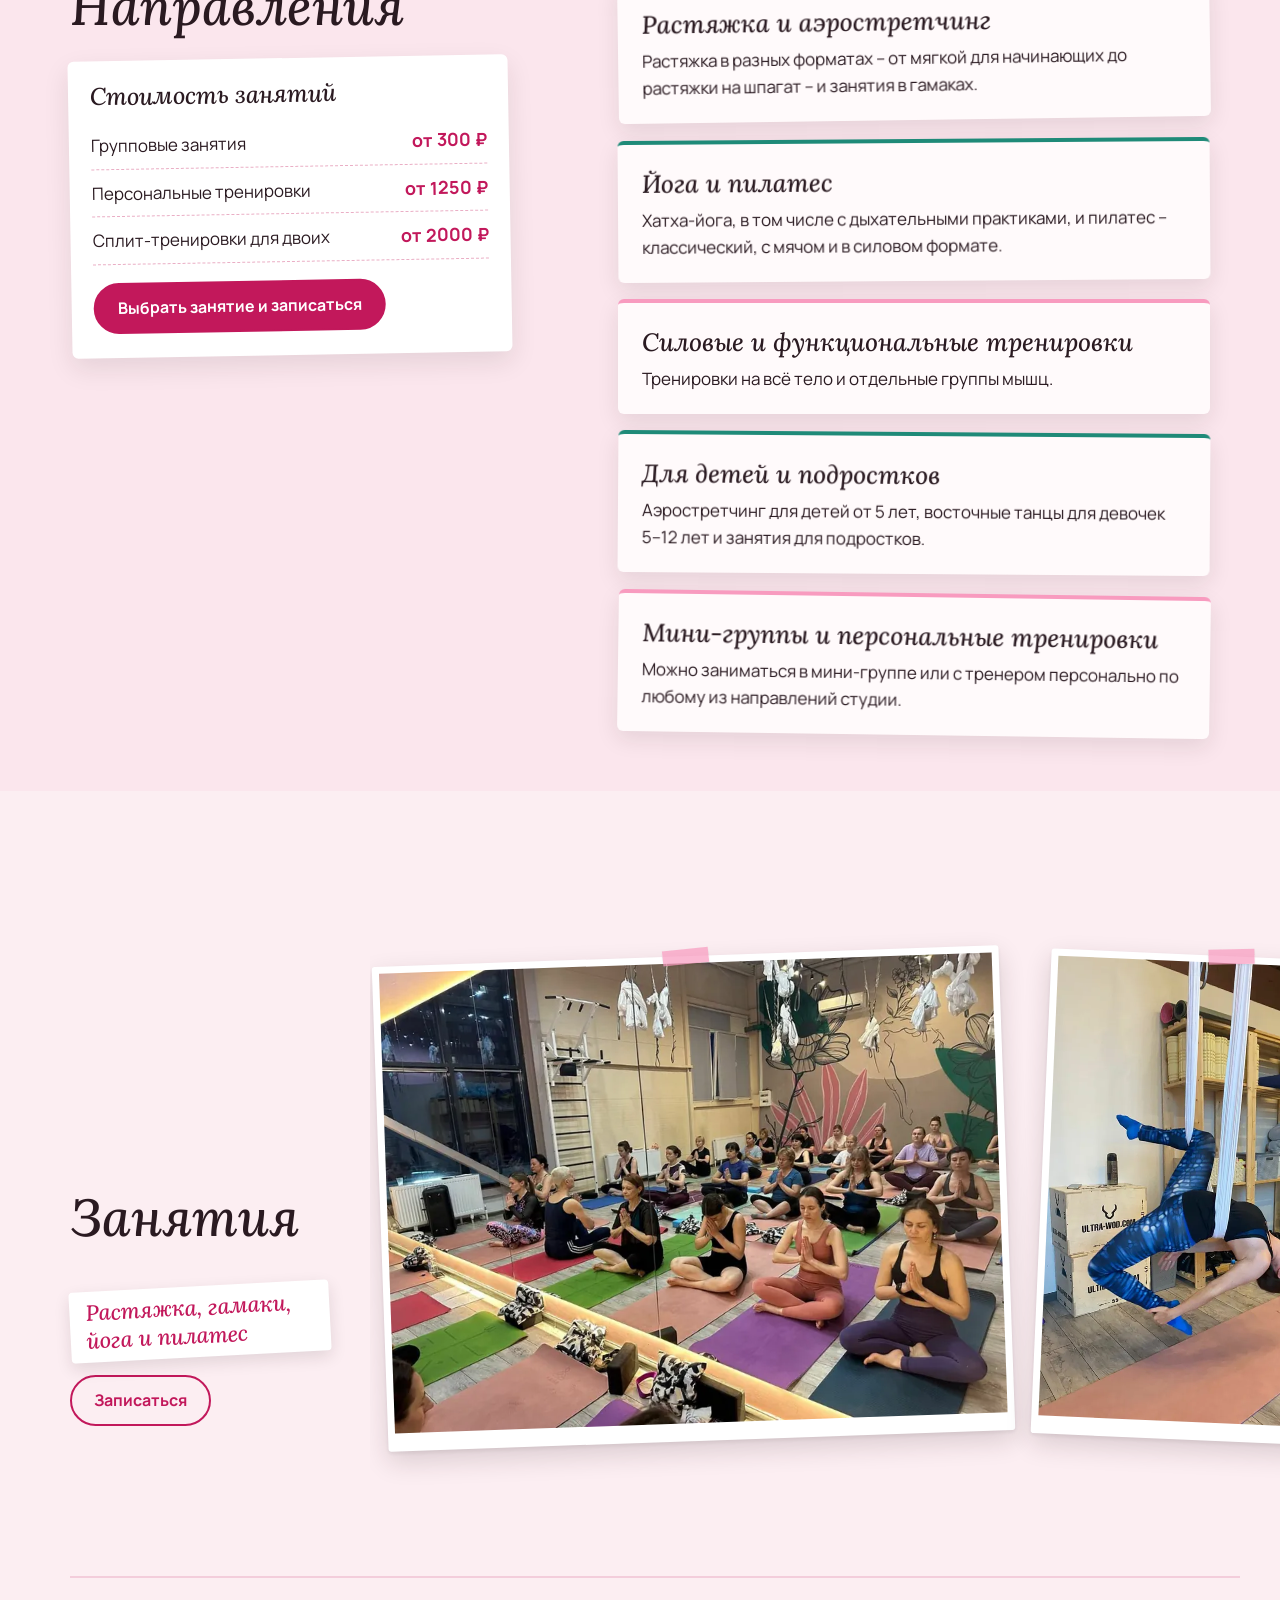
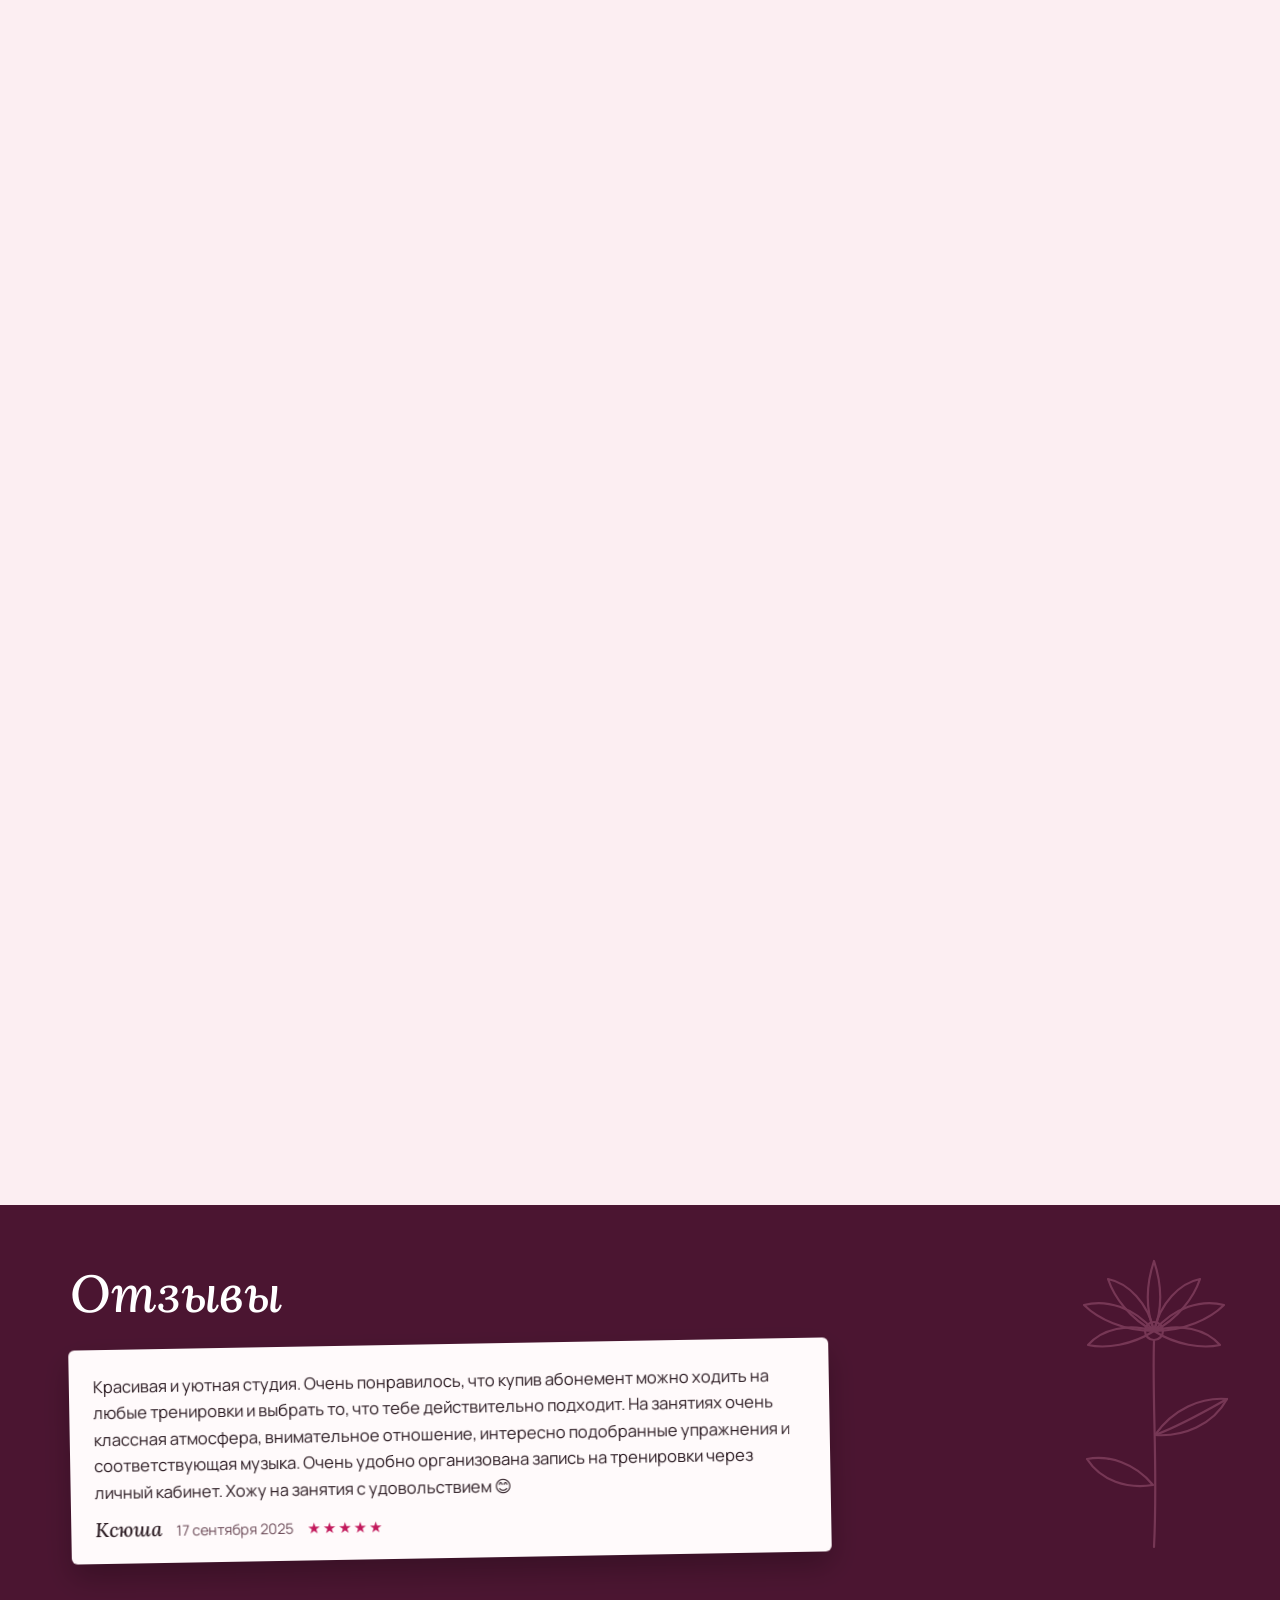
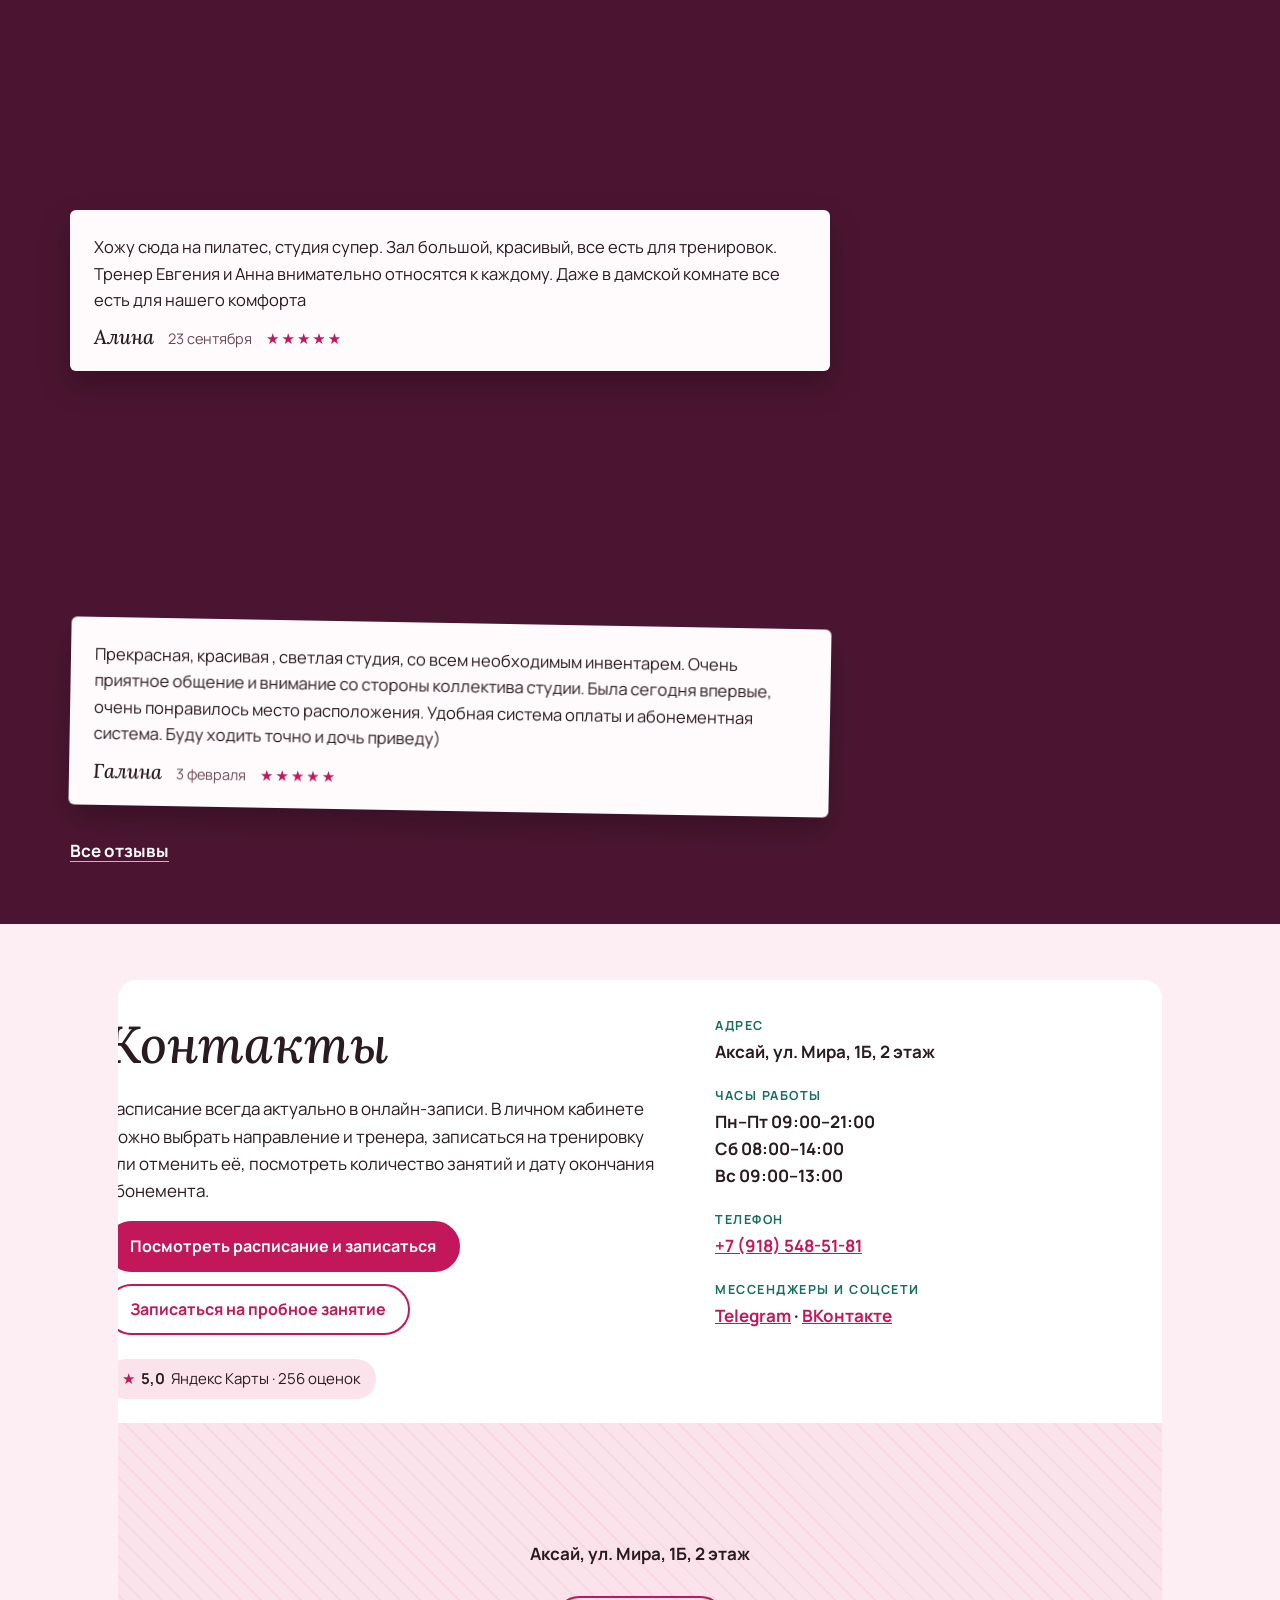
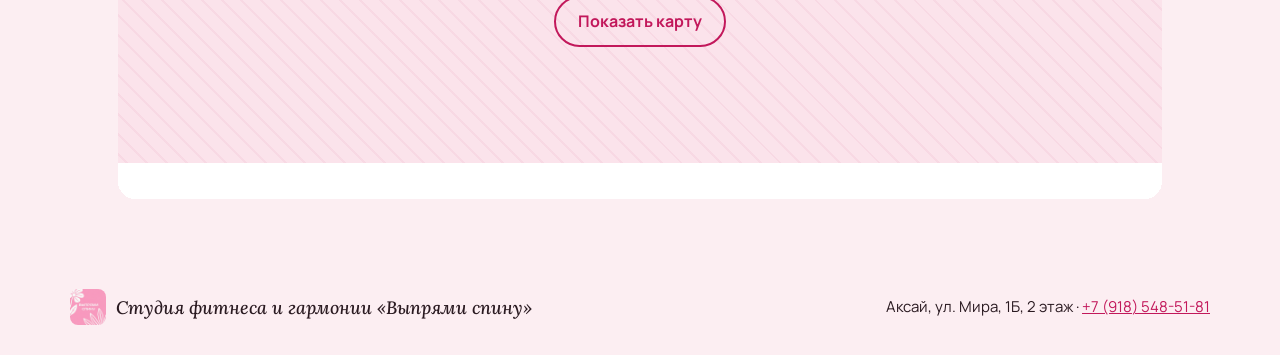
==== commit 274b954b: "Demo site" ====
--- a/index.html
+++ b/index.html
@@ -84,7 +84,7 @@
       </div>
     </div>
     <figure class="pol pol--hero tilt" style="--r:3deg">
-      <img src="img/hero-pilates-ball.webp" width="900" height="900" alt="Занятие пилатесом с мячом на розовом коврике в зале студии, на стене роспись с цветами" fetchpriority="high">
+      <img src="img/hero-group-lunges.webp" width="900" height="900" alt="Групповое занятие на растяжке в зале с росписью и зеркалом" fetchpriority="high">
       <svg class="orn orn--hero" aria-hidden="true"><use href="#fan"/></svg>
     </figure>
     <ul class="facts" data-rv-g>
@@ -169,6 +169,7 @@
           <figure class="pol" data-pin style="--r:2deg"><img src="img/aero-group.webp" width="640" height="853" loading="lazy" alt="Группа на занятии аэростретчингом"></figure>
           <figure class="pol" data-pin style="--r:-2deg"><img src="img/arm-balance.webp" width="640" height="853" loading="lazy" alt="Баланс на руках на коврике"></figure>
           <figure class="pol" data-pin style="--r:1.5deg"><img src="img/lunge-band.webp" width="640" height="853" loading="lazy" alt="Выпад с резинкой для растяжки"></figure>
+          <figure class="pol" data-pin style="--r:-2.5deg"><img src="img/hero-pilates-ball.webp" width="900" height="900" loading="lazy" alt="Занятие пилатесом с мячом на розовом коврике в зале студии, на стене роспись с цветами"></figure>
         </div>
       </div>
     </div>
